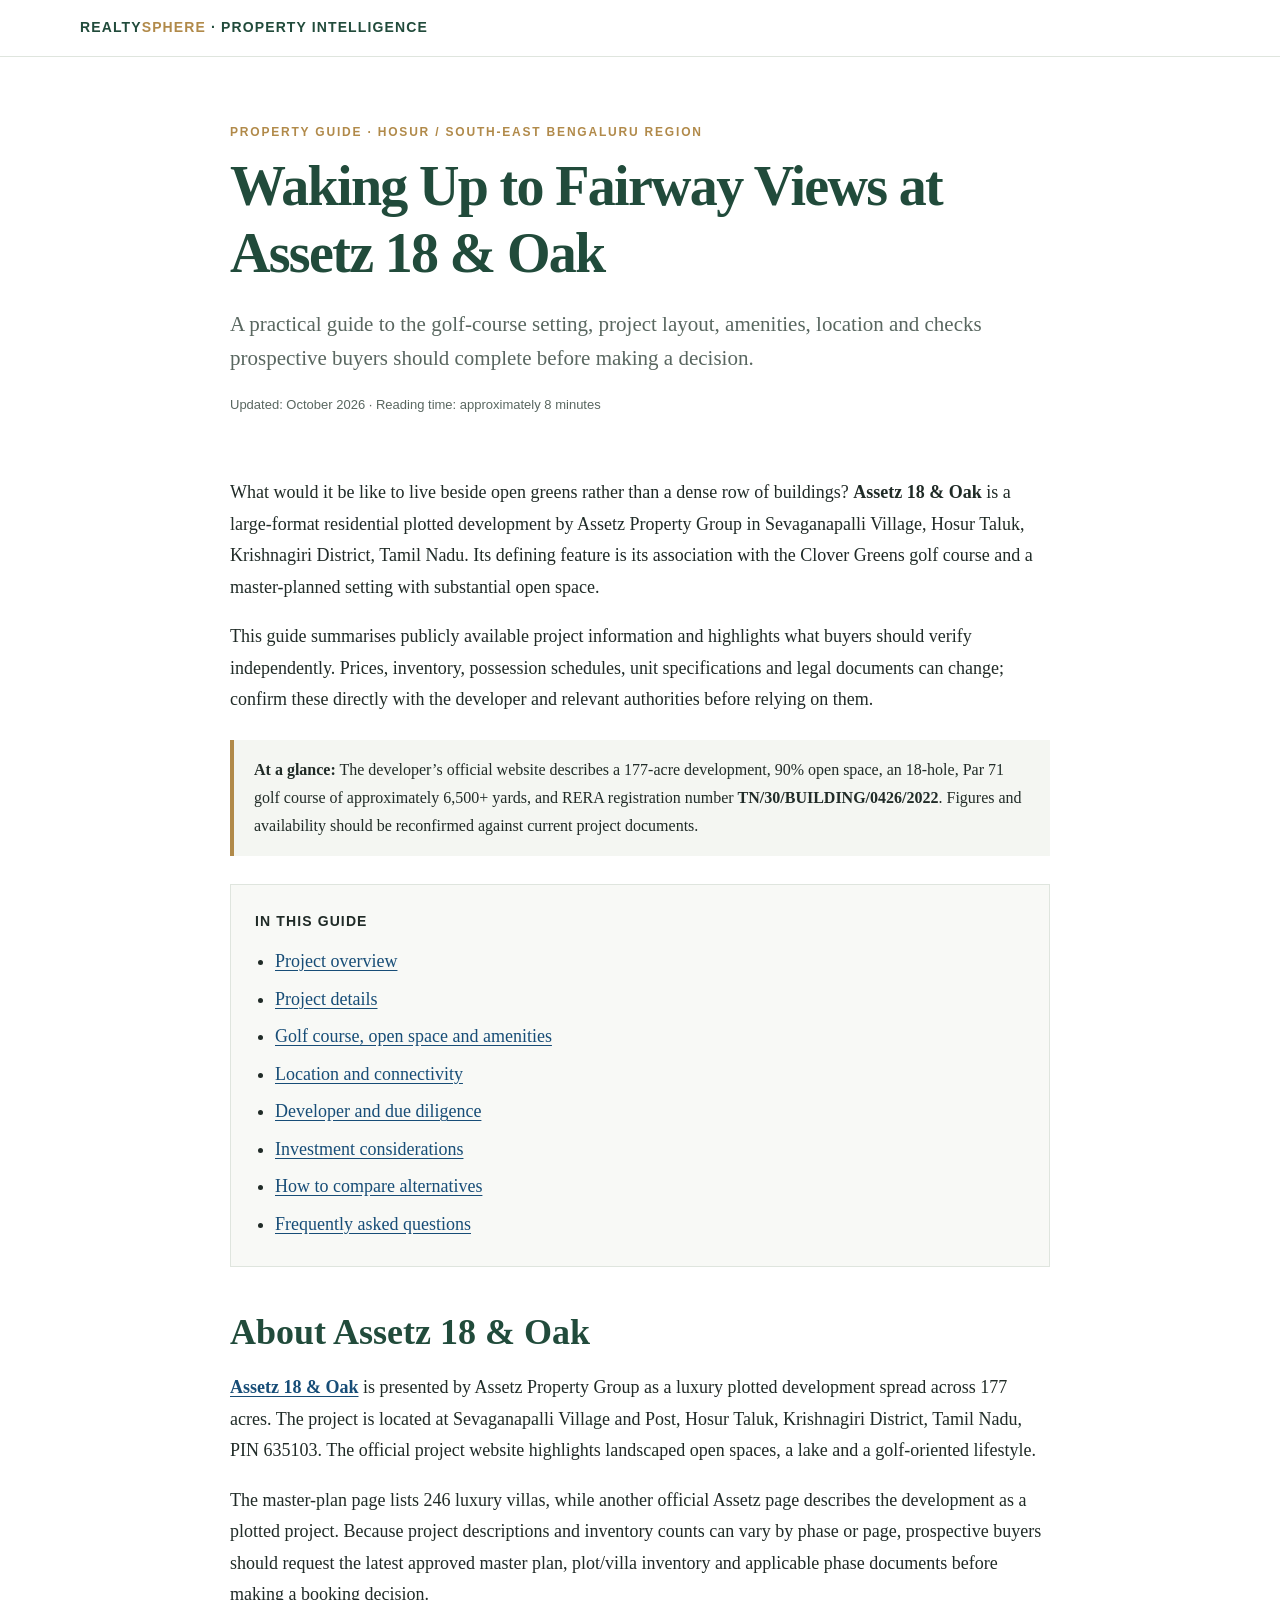
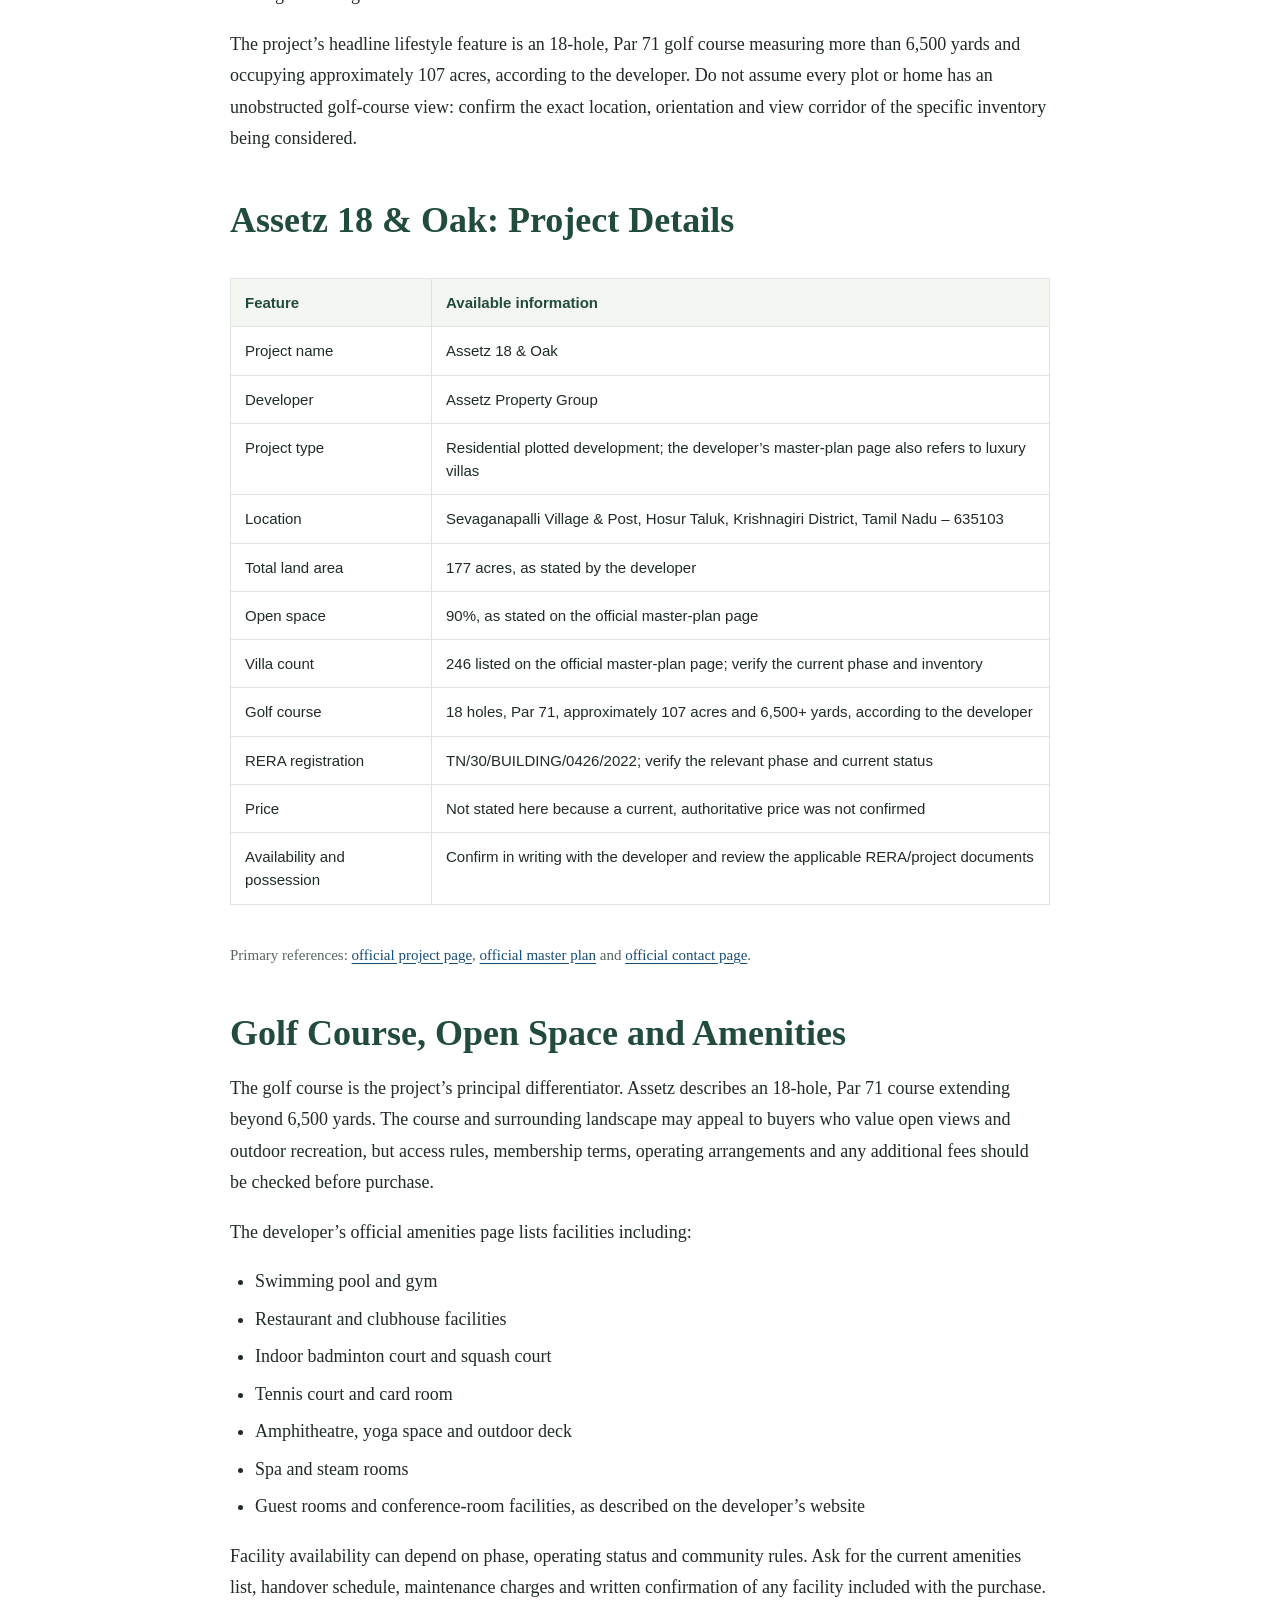
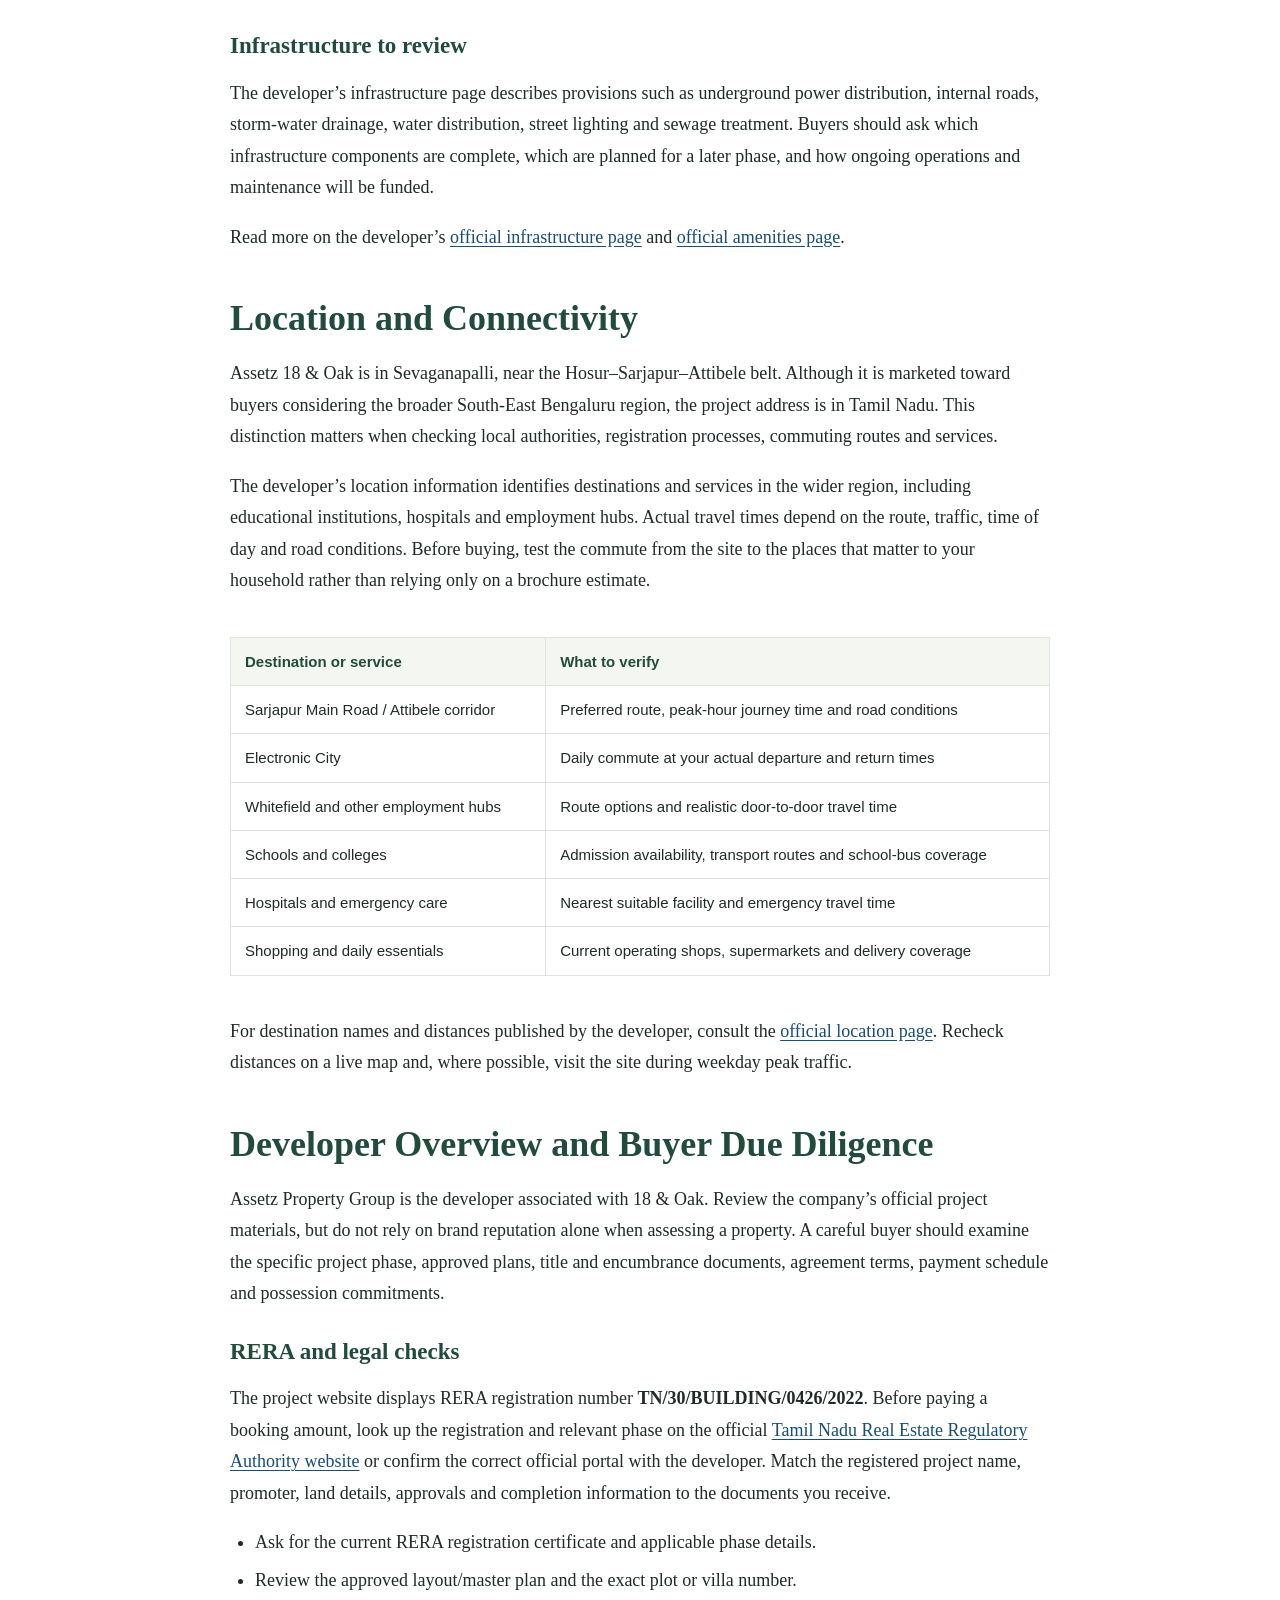
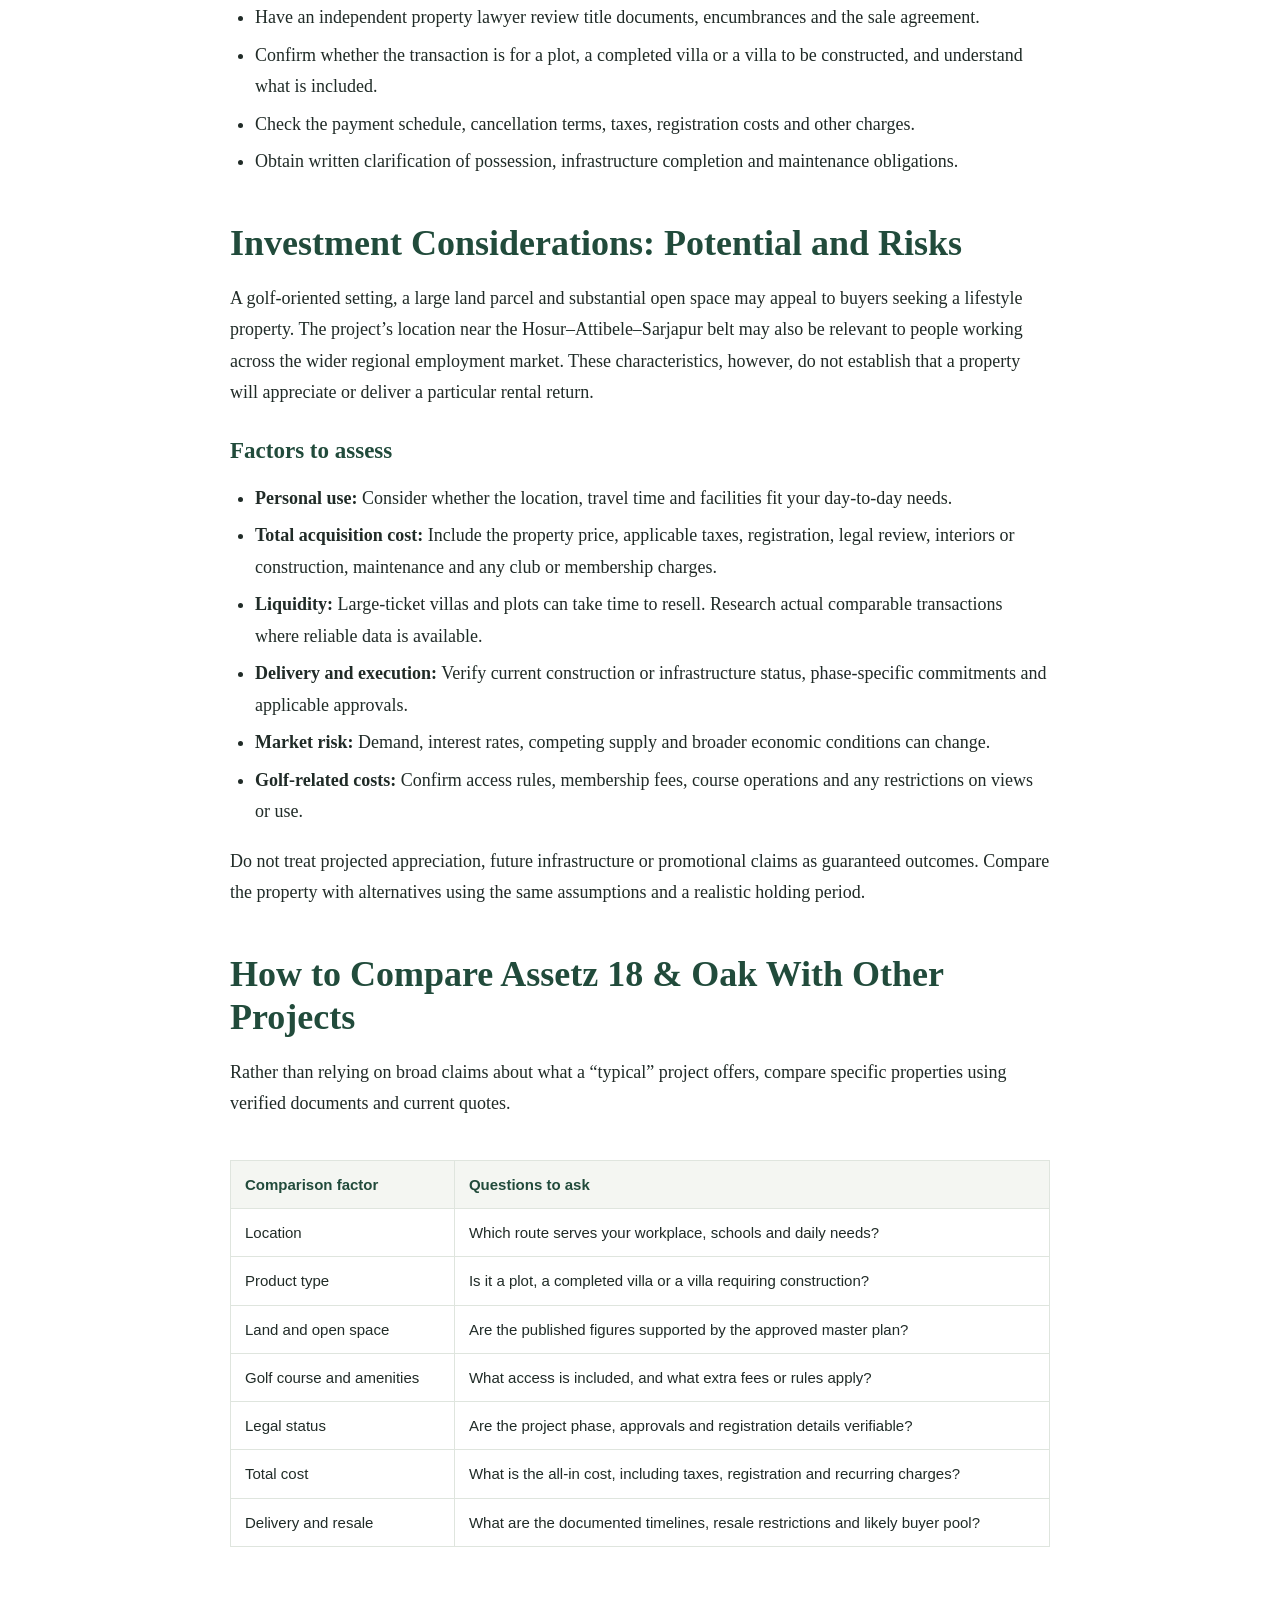
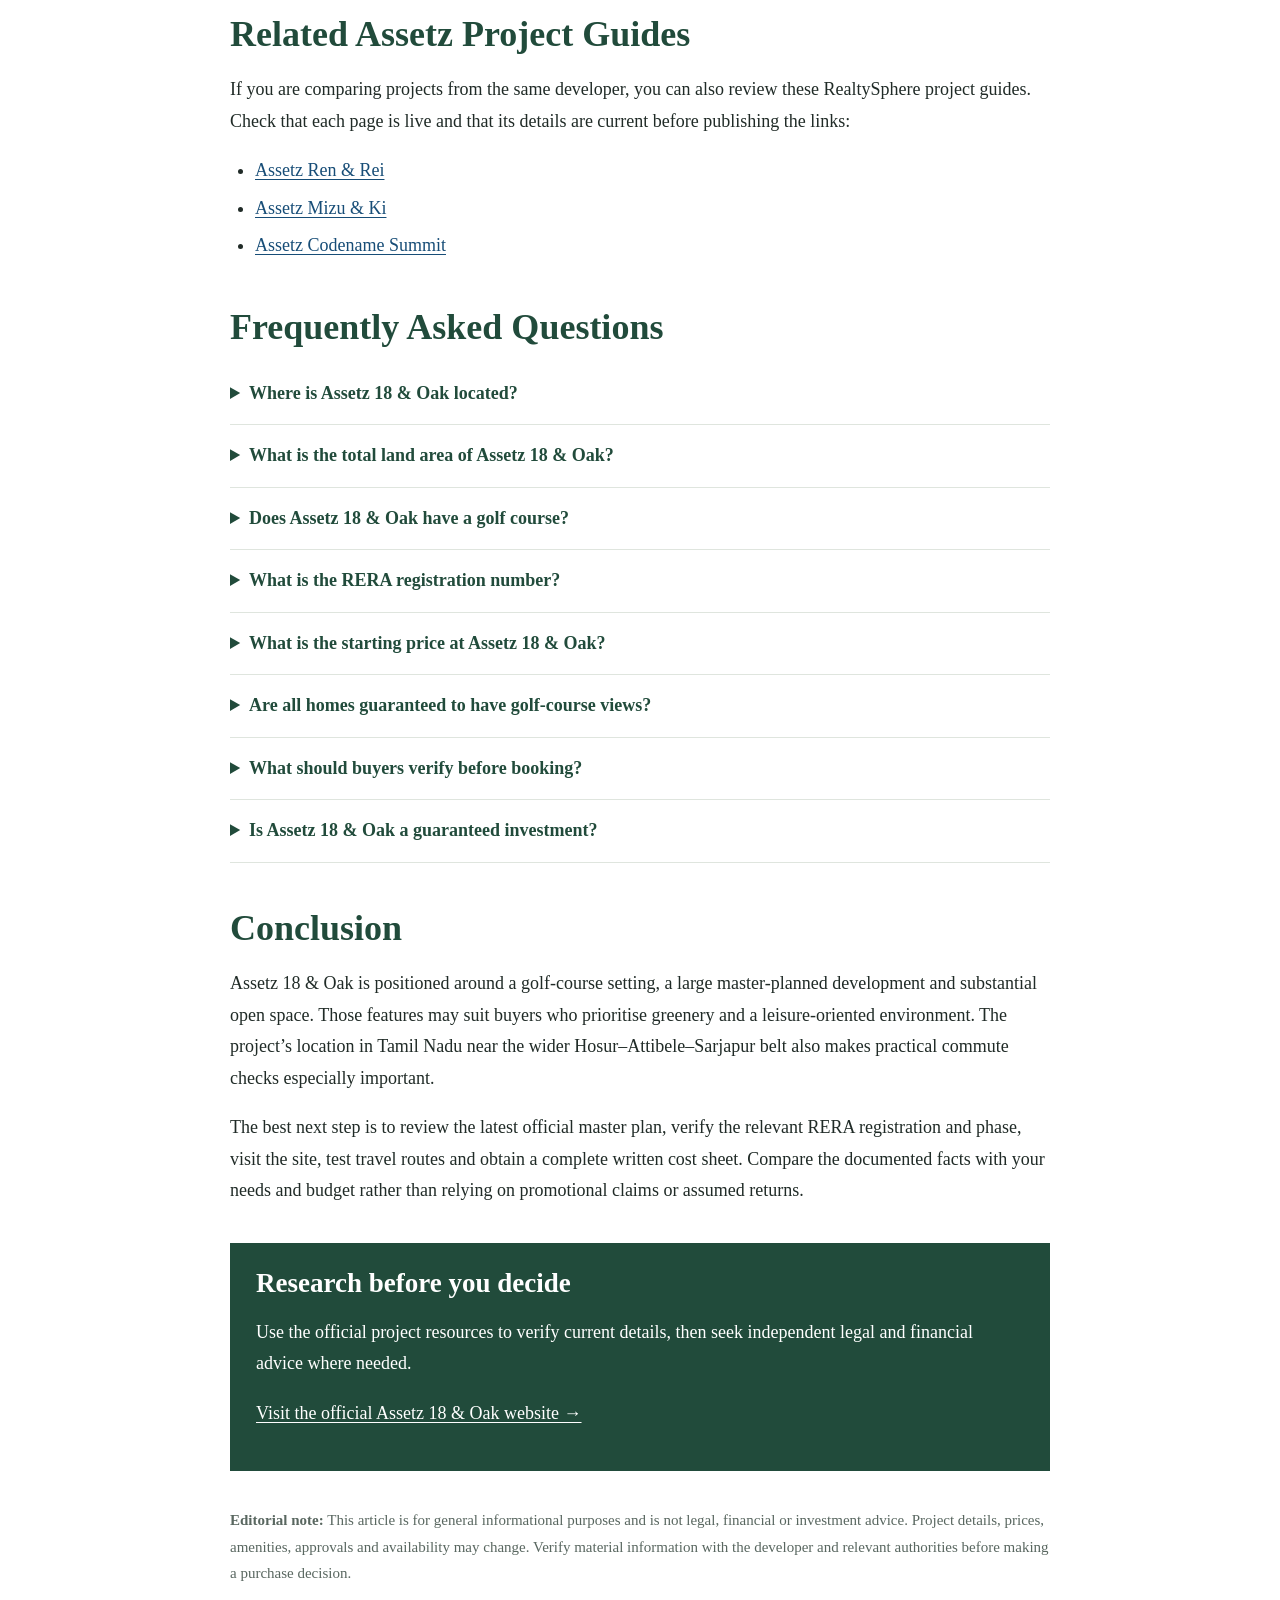
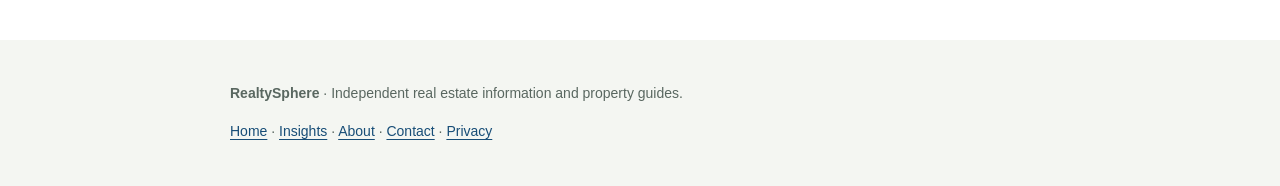
==== blog/assetz-18-and-oak-blog.html @ ece072af "Add files via upload" ====
<!doctype html>
<html lang="en-IN">
<head>
  <meta charset="utf-8">
  <meta name="viewport" content="width=device-width, initial-scale=1">
  <title>Assetz 18 &amp; Oak: Golf-Facing Villas, Plots, Location &amp; Project Guide</title>
  <meta name="description" content="Explore Assetz 18 & Oak in Sevaganapalli, Hosur: project overview, golf course, open space, amenities, location, RERA details and buyer due diligence.">
  <meta name="robots" content="index,follow">
  <link rel="canonical" href="https://realtysphereindia.roushan-kumar.workers.dev/blog/assetz-18-and-oak/">
  <meta property="og:type" content="article">
  <meta property="og:site_name" content="RealtySphere">
  <meta property="og:title" content="Assetz 18 &amp; Oak: Golf-Facing Villas, Plots, Location &amp; Project Guide">
  <meta property="og:description" content="A practical guide to Assetz 18 & Oak, including its location, golf course, amenities, RERA details and checks buyers should make.">
  <meta property="og:url" content="https://realtysphereindia.roushan-kumar.workers.dev/blog/assetz-18-and-oak/">
  <meta name="twitter:card" content="summary">
  <style>
    :root{--ink:#202b27;--muted:#596760;--green:#214b3b;--gold:#b18a4a;--paper:#fff;--soft:#f4f6f2;--line:#dfe5de}
    *{box-sizing:border-box}html{scroll-behavior:smooth}body{margin:0;background:var(--paper);color:var(--ink);font:18px/1.75 Georgia,"Times New Roman",serif}
    a{color:#174d77;text-decoration:underline;text-underline-offset:3px}a:hover{color:#0d354f}
    .site-header{padding:18px max(22px,calc((100% - 1120px)/2));border-bottom:1px solid var(--line);font:600 14px/1.4 Arial,sans-serif;letter-spacing:.08em;color:var(--green)}
    .site-header a{color:inherit;text-decoration:none}.wrap{width:min(820px,calc(100% - 40px));margin:0 auto}
    .hero{padding:54px 0 34px}.eyebrow{font:700 12px/1.5 Arial,sans-serif;letter-spacing:.15em;text-transform:uppercase;color:var(--gold)}
    h1,h2,h3{line-height:1.2;color:var(--green)}h1{font-size:clamp(36px,6vw,56px);letter-spacing:-.03em;margin:12px 0 18px}h2{font-size:clamp(27px,4vw,36px);margin:44px 0 14px}h3{font-size:23px;margin:28px 0 10px}
    .dek{font-size:21px;color:var(--muted);line-height:1.6}.meta{font:13px Arial,sans-serif;color:var(--muted);margin-top:22px}
    .notice{background:var(--soft);border-left:4px solid var(--gold);padding:16px 20px;margin:24px 0;font-size:16px}
    .toc{background:#f8f9f6;border:1px solid var(--line);padding:20px 24px;margin:28px 0}.toc strong{font:700 14px Arial,sans-serif;text-transform:uppercase;letter-spacing:.08em}.toc ul{margin:10px 0 0;padding-left:20px}
    table{width:100%;border-collapse:collapse;margin:22px 0;font:15px/1.55 Arial,sans-serif;display:table}th,td{border:1px solid var(--line);padding:12px 14px;text-align:left;vertical-align:top}th{background:var(--soft);color:var(--green)}
    .table-wrap{overflow-x:auto}ul,ol{padding-left:25px}li{margin:6px 0}.source-note{font-size:15px;color:var(--muted)}
    .faq details{border-bottom:1px solid var(--line);padding:15px 0}.faq summary{cursor:pointer;font-weight:bold;color:var(--green)}
    .cta{background:var(--green);color:white;padding:24px 26px;margin:36px 0}.cta h2{color:white;margin:0 0 10px;font-size:27px}.cta a{color:white}
    footer{margin-top:54px;padding:28px 20px;background:#f4f6f2;font:14px/1.7 Arial,sans-serif;color:var(--muted)}footer .wrap{width:min(820px,calc(100% - 40px))}
    @media(max-width:600px){body{font-size:17px}.hero{padding-top:36px}th,td{padding:9px;font-size:14px}}
  </style>
  <script type="application/ld+json">
  {
    "@context":"https://schema.org",
    "@type":"Article",
    "headline":"Assetz 18 & Oak: Golf-Facing Villas, Plots, Location & Project Guide",
    "description":"A practical guide to Assetz 18 & Oak in Sevaganapalli, Hosur, covering project information, golf course, amenities, location and buyer due diligence.",
    "mainEntityOfPage":{
      "@type":"WebPage",
      "@id":"https://realtysphereindia.roushan-kumar.workers.dev/blog/assetz-18-and-oak/"
    },
    "publisher":{"@type":"Organization","name":"RealtySphere","url":"https://realtysphereindia.roushan-kumar.workers.dev/"},
    "inLanguage":"en-IN"
  }
  </script>
</head>
<body>
<header class="site-header"><a href="/">REALTY<span style="color:#b18a4a">SPHERE</span> · PROPERTY INTELLIGENCE</a></header>
<main class="wrap">
  <article>
    <header class="hero">
      <p class="eyebrow">PROPERTY GUIDE · HOSUR / SOUTH-EAST BENGALURU REGION</p>
      <h1>Waking Up to Fairway Views at Assetz 18 &amp; Oak</h1>
      <p class="dek">A practical guide to the golf-course setting, project layout, amenities, location and checks prospective buyers should complete before making a decision.</p>
      <p class="meta">Updated: October 2026 · Reading time: approximately 8 minutes</p>
    </header>

    <p>What would it be like to live beside open greens rather than a dense row of buildings? <strong>Assetz 18 &amp; Oak</strong> is a large-format residential plotted development by Assetz Property Group in Sevaganapalli Village, Hosur Taluk, Krishnagiri District, Tamil Nadu. Its defining feature is its association with the Clover Greens golf course and a master-planned setting with substantial open space.</p>
    <p>This guide summarises publicly available project information and highlights what buyers should verify independently. Prices, inventory, possession schedules, unit specifications and legal documents can change; confirm these directly with the developer and relevant authorities before relying on them.</p>

    <div class="notice"><strong>At a glance:</strong> The developer’s official website describes a 177-acre development, 90% open space, an 18-hole, Par 71 golf course of approximately 6,500+ yards, and RERA registration number <strong>TN/30/BUILDING/0426/2022</strong>. Figures and availability should be reconfirmed against current project documents.</div>

    <nav class="toc" aria-label="Table of contents">
      <strong>In this guide</strong>
      <ul>
        <li><a href="#overview">Project overview</a></li>
        <li><a href="#details">Project details</a></li>
        <li><a href="#golf">Golf course, open space and amenities</a></li>
        <li><a href="#location">Location and connectivity</a></li>
        <li><a href="#developer">Developer and due diligence</a></li>
        <li><a href="#investment">Investment considerations</a></li>
        <li><a href="#compare">How to compare alternatives</a></li>
        <li><a href="#faq">Frequently asked questions</a></li>
      </ul>
    </nav>

    <h2 id="overview">About Assetz 18 &amp; Oak</h2>
    <p><a href="https://www.assetzproperty.com/18andoak/" target="_blank" rel="noopener noreferrer"><strong>Assetz 18 &amp; Oak</strong></a> is presented by Assetz Property Group as a luxury plotted development spread across 177 acres. The project is located at Sevaganapalli Village and Post, Hosur Taluk, Krishnagiri District, Tamil Nadu, PIN 635103. The official project website highlights landscaped open spaces, a lake and a golf-oriented lifestyle.</p>
    <p>The master-plan page lists 246 luxury villas, while another official Assetz page describes the development as a plotted project. Because project descriptions and inventory counts can vary by phase or page, prospective buyers should request the latest approved master plan, plot/villa inventory and applicable phase documents before making a booking decision.</p>
    <p>The project’s headline lifestyle feature is an 18-hole, Par 71 golf course measuring more than 6,500 yards and occupying approximately 107 acres, according to the developer. Do not assume every plot or home has an unobstructed golf-course view: confirm the exact location, orientation and view corridor of the specific inventory being considered.</p>

    <h2 id="details">Assetz 18 &amp; Oak: Project Details</h2>
    <div class="table-wrap">
      <table>
        <thead><tr><th>Feature</th><th>Available information</th></tr></thead>
        <tbody>
          <tr><td>Project name</td><td>Assetz 18 &amp; Oak</td></tr>
          <tr><td>Developer</td><td>Assetz Property Group</td></tr>
          <tr><td>Project type</td><td>Residential plotted development; the developer’s master-plan page also refers to luxury villas</td></tr>
          <tr><td>Location</td><td>Sevaganapalli Village &amp; Post, Hosur Taluk, Krishnagiri District, Tamil Nadu – 635103</td></tr>
          <tr><td>Total land area</td><td>177 acres, as stated by the developer</td></tr>
          <tr><td>Open space</td><td>90%, as stated on the official master-plan page</td></tr>
          <tr><td>Villa count</td><td>246 listed on the official master-plan page; verify the current phase and inventory</td></tr>
          <tr><td>Golf course</td><td>18 holes, Par 71, approximately 107 acres and 6,500+ yards, according to the developer</td></tr>
          <tr><td>RERA registration</td><td>TN/30/BUILDING/0426/2022; verify the relevant phase and current status</td></tr>
          <tr><td>Price</td><td>Not stated here because a current, authoritative price was not confirmed</td></tr>
          <tr><td>Availability and possession</td><td>Confirm in writing with the developer and review the applicable RERA/project documents</td></tr>
        </tbody>
      </table>
    </div>
    <p class="source-note">Primary references: <a href="https://www.assetzproperty.com/18andoak/" target="_blank" rel="noopener noreferrer">official project page</a>, <a href="https://www.assetzproperty.com/18andoak/masterplan" target="_blank" rel="noopener noreferrer">official master plan</a> and <a href="https://www.assetzproperty.com/18andoak/contact-us" target="_blank" rel="noopener noreferrer">official contact page</a>.</p>

    <h2 id="golf">Golf Course, Open Space and Amenities</h2>
    <p>The golf course is the project’s principal differentiator. Assetz describes an 18-hole, Par 71 course extending beyond 6,500 yards. The course and surrounding landscape may appeal to buyers who value open views and outdoor recreation, but access rules, membership terms, operating arrangements and any additional fees should be checked before purchase.</p>
    <p>The developer’s official amenities page lists facilities including:</p>
    <ul>
      <li>Swimming pool and gym</li>
      <li>Restaurant and clubhouse facilities</li>
      <li>Indoor badminton court and squash court</li>
      <li>Tennis court and card room</li>
      <li>Amphitheatre, yoga space and outdoor deck</li>
      <li>Spa and steam rooms</li>
      <li>Guest rooms and conference-room facilities, as described on the developer’s website</li>
    </ul>
    <p>Facility availability can depend on phase, operating status and community rules. Ask for the current amenities list, handover schedule, maintenance charges and written confirmation of any facility included with the purchase.</p>

    <h3>Infrastructure to review</h3>
    <p>The developer’s infrastructure page describes provisions such as underground power distribution, internal roads, storm-water drainage, water distribution, street lighting and sewage treatment. Buyers should ask which infrastructure components are complete, which are planned for a later phase, and how ongoing operations and maintenance will be funded.</p>
    <p>Read more on the developer’s <a href="https://www.assetzproperty.com/18andoak/infrastructure" target="_blank" rel="noopener noreferrer">official infrastructure page</a> and <a href="https://www.assetzproperty.com/18andoak/amenities" target="_blank" rel="noopener noreferrer">official amenities page</a>.</p>

    <h2 id="location">Location and Connectivity</h2>
    <p>Assetz 18 &amp; Oak is in Sevaganapalli, near the Hosur–Sarjapur–Attibele belt. Although it is marketed toward buyers considering the broader South-East Bengaluru region, the project address is in Tamil Nadu. This distinction matters when checking local authorities, registration processes, commuting routes and services.</p>
    <p>The developer’s location information identifies destinations and services in the wider region, including educational institutions, hospitals and employment hubs. Actual travel times depend on the route, traffic, time of day and road conditions. Before buying, test the commute from the site to the places that matter to your household rather than relying only on a brochure estimate.</p>
    <div class="table-wrap">
      <table>
        <thead><tr><th>Destination or service</th><th>What to verify</th></tr></thead>
        <tbody>
          <tr><td>Sarjapur Main Road / Attibele corridor</td><td>Preferred route, peak-hour journey time and road conditions</td></tr>
          <tr><td>Electronic City</td><td>Daily commute at your actual departure and return times</td></tr>
          <tr><td>Whitefield and other employment hubs</td><td>Route options and realistic door-to-door travel time</td></tr>
          <tr><td>Schools and colleges</td><td>Admission availability, transport routes and school-bus coverage</td></tr>
          <tr><td>Hospitals and emergency care</td><td>Nearest suitable facility and emergency travel time</td></tr>
          <tr><td>Shopping and daily essentials</td><td>Current operating shops, supermarkets and delivery coverage</td></tr>
        </tbody>
      </table>
    </div>
    <p>For destination names and distances published by the developer, consult the <a href="https://www.assetzproperty.com/18andoak/locations" target="_blank" rel="noopener noreferrer">official location page</a>. Recheck distances on a live map and, where possible, visit the site during weekday peak traffic.</p>

    <h2 id="developer">Developer Overview and Buyer Due Diligence</h2>
    <p>Assetz Property Group is the developer associated with 18 &amp; Oak. Review the company’s official project materials, but do not rely on brand reputation alone when assessing a property. A careful buyer should examine the specific project phase, approved plans, title and encumbrance documents, agreement terms, payment schedule and possession commitments.</p>
    <h3>RERA and legal checks</h3>
    <p>The project website displays RERA registration number <strong>TN/30/BUILDING/0426/2022</strong>. Before paying a booking amount, look up the registration and relevant phase on the official <a href="https://www.tnrera.in/" target="_blank" rel="noopener noreferrer">Tamil Nadu Real Estate Regulatory Authority website</a> or confirm the correct official portal with the developer. Match the registered project name, promoter, land details, approvals and completion information to the documents you receive.</p>
    <ul>
      <li>Ask for the current RERA registration certificate and applicable phase details.</li>
      <li>Review the approved layout/master plan and the exact plot or villa number.</li>
      <li>Have an independent property lawyer review title documents, encumbrances and the sale agreement.</li>
      <li>Confirm whether the transaction is for a plot, a completed villa or a villa to be constructed, and understand what is included.</li>
      <li>Check the payment schedule, cancellation terms, taxes, registration costs and other charges.</li>
      <li>Obtain written clarification of possession, infrastructure completion and maintenance obligations.</li>
    </ul>

    <h2 id="investment">Investment Considerations: Potential and Risks</h2>
    <p>A golf-oriented setting, a large land parcel and substantial open space may appeal to buyers seeking a lifestyle property. The project’s location near the Hosur–Attibele–Sarjapur belt may also be relevant to people working across the wider regional employment market. These characteristics, however, do not establish that a property will appreciate or deliver a particular rental return.</p>
    <h3>Factors to assess</h3>
    <ul>
      <li><strong>Personal use:</strong> Consider whether the location, travel time and facilities fit your day-to-day needs.</li>
      <li><strong>Total acquisition cost:</strong> Include the property price, applicable taxes, registration, legal review, interiors or construction, maintenance and any club or membership charges.</li>
      <li><strong>Liquidity:</strong> Large-ticket villas and plots can take time to resell. Research actual comparable transactions where reliable data is available.</li>
      <li><strong>Delivery and execution:</strong> Verify current construction or infrastructure status, phase-specific commitments and applicable approvals.</li>
      <li><strong>Market risk:</strong> Demand, interest rates, competing supply and broader economic conditions can change.</li>
      <li><strong>Golf-related costs:</strong> Confirm access rules, membership fees, course operations and any restrictions on views or use.</li>
    </ul>
    <p>Do not treat projected appreciation, future infrastructure or promotional claims as guaranteed outcomes. Compare the property with alternatives using the same assumptions and a realistic holding period.</p>

    <h2 id="compare">How to Compare Assetz 18 &amp; Oak With Other Projects</h2>
    <p>Rather than relying on broad claims about what a “typical” project offers, compare specific properties using verified documents and current quotes.</p>
    <div class="table-wrap">
      <table>
        <thead><tr><th>Comparison factor</th><th>Questions to ask</th></tr></thead>
        <tbody>
          <tr><td>Location</td><td>Which route serves your workplace, schools and daily needs?</td></tr>
          <tr><td>Product type</td><td>Is it a plot, a completed villa or a villa requiring construction?</td></tr>
          <tr><td>Land and open space</td><td>Are the published figures supported by the approved master plan?</td></tr>
          <tr><td>Golf course and amenities</td><td>What access is included, and what extra fees or rules apply?</td></tr>
          <tr><td>Legal status</td><td>Are the project phase, approvals and registration details verifiable?</td></tr>
          <tr><td>Total cost</td><td>What is the all-in cost, including taxes, registration and recurring charges?</td></tr>
          <tr><td>Delivery and resale</td><td>What are the documented timelines, resale restrictions and likely buyer pool?</td></tr>
        </tbody>
      </table>
    </div>

    <h2>Related Assetz Project Guides</h2>
    <p>If you are comparing projects from the same developer, you can also review these RealtySphere project guides. Check that each page is live and that its details are current before publishing the links:</p>
    <ul>
      <li><a href="https://assetzprelaunch.com/bangalore/ren-and-rei/" target="_blank" rel="noopener noreferrer">Assetz Ren &amp; Rei</a></li>
      <li><a href="https://assetzprelaunch.com/bangalore/assetz-codename-paradise/mizu-and-ki/" target="_blank" rel="noopener noreferrer">Assetz Mizu &amp; Ki</a></li>
      <li><a href="https://assetzprelaunch.com/bangalore/kiadb/assetz-codename-summit/" target="_blank" rel="noopener noreferrer">Assetz Codename Summit</a></li>
    </ul>

    <h2 id="faq">Frequently Asked Questions</h2>
    <section class="faq">
      <details><summary>Where is Assetz 18 &amp; Oak located?</summary><p>The stated project address is Sevaganapalli Village and Post, Hosur Taluk, Krishnagiri District, Tamil Nadu – 635103. Check the official project website and current documents for the precise site location.</p></details>
      <details><summary>What is the total land area of Assetz 18 &amp; Oak?</summary><p>The developer’s official master-plan page lists the development at 177 acres. Buyers should cross-check the figure against the approved plan and the relevant phase documents.</p></details>
      <details><summary>Does Assetz 18 &amp; Oak have a golf course?</summary><p>The developer describes an 18-hole, Par 71 golf course of approximately 107 acres and more than 6,500 yards. Confirm the applicable access and membership conditions directly with the developer or course operator.</p></details>
      <details><summary>What is the RERA registration number?</summary><p>The official project website lists TN/30/BUILDING/0426/2022. Verify the registration, project phase and current status through the relevant Tamil Nadu RERA records before booking.</p></details>
      <details><summary>What is the starting price at Assetz 18 &amp; Oak?</summary><p>A current authoritative price has not been included in this guide. Request a dated, written cost sheet from the developer and check which taxes, registration charges, construction costs and recurring fees are excluded.</p></details>
      <details><summary>Are all homes guaranteed to have golf-course views?</summary><p>Do not assume that every plot or home has an unobstructed view. Review the exact plot or villa position on the current approved master plan and confirm the view corridor in writing.</p></details>
      <details><summary>What should buyers verify before booking?</summary><p>Verify the RERA registration and phase, approved plans, title documents, exact inventory, all-in cost, payment and cancellation terms, construction or possession commitments, infrastructure status and maintenance obligations. Consider independent legal advice.</p></details>
      <details><summary>Is Assetz 18 &amp; Oak a guaranteed investment?</summary><p>No property investment can guarantee appreciation or rental returns. Assess affordability, liquidity, competing supply, delivery risks and your intended holding period before making a decision.</p></details>
    </section>

    <h2>Conclusion</h2>
    <p>Assetz 18 &amp; Oak is positioned around a golf-course setting, a large master-planned development and substantial open space. Those features may suit buyers who prioritise greenery and a leisure-oriented environment. The project’s location in Tamil Nadu near the wider Hosur–Attibele–Sarjapur belt also makes practical commute checks especially important.</p>
    <p>The best next step is to review the latest official master plan, verify the relevant RERA registration and phase, visit the site, test travel routes and obtain a complete written cost sheet. Compare the documented facts with your needs and budget rather than relying on promotional claims or assumed returns.</p>

    <div class="cta">
      <h2>Research before you decide</h2>
      <p>Use the official project resources to verify current details, then seek independent legal and financial advice where needed.</p>
      <p><a href="https://www.assetzproperty.com/18andoak/" target="_blank" rel="noopener noreferrer">Visit the official Assetz 18 &amp; Oak website →</a></p>
    </div>

    <p class="source-note"><strong>Editorial note:</strong> This article is for general informational purposes and is not legal, financial or investment advice. Project details, prices, amenities, approvals and availability may change. Verify material information with the developer and relevant authorities before making a purchase decision.</p>
  </article>
</main>
<footer><div class="wrap">
  <p><strong>RealtySphere</strong> · Independent real estate information and property guides.</p>
  <p><a href="/">Home</a> · <a href="/blog/">Insights</a> · <a href="/about.html">About</a> · <a href="/contact.html">Contact</a> · <a href="/privacy.html">Privacy</a></p>
</div></footer>
</body>
</html>
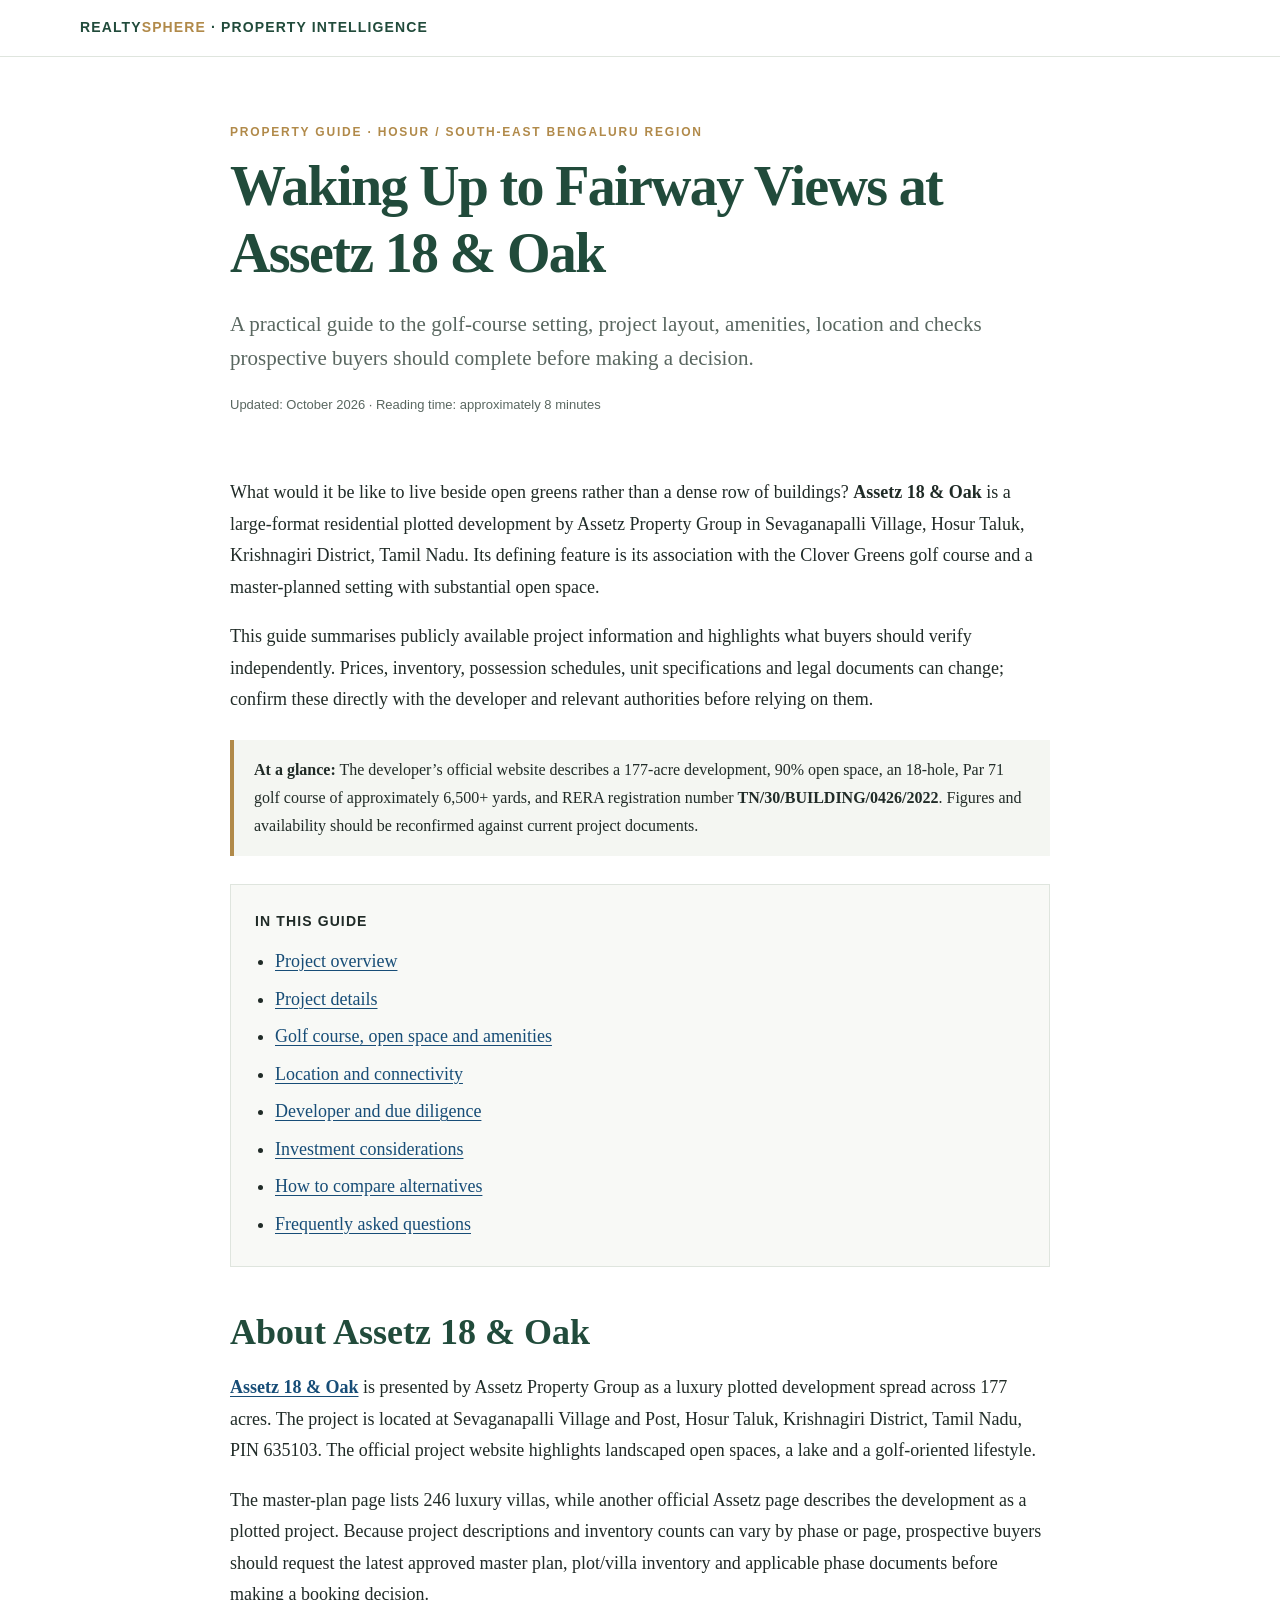
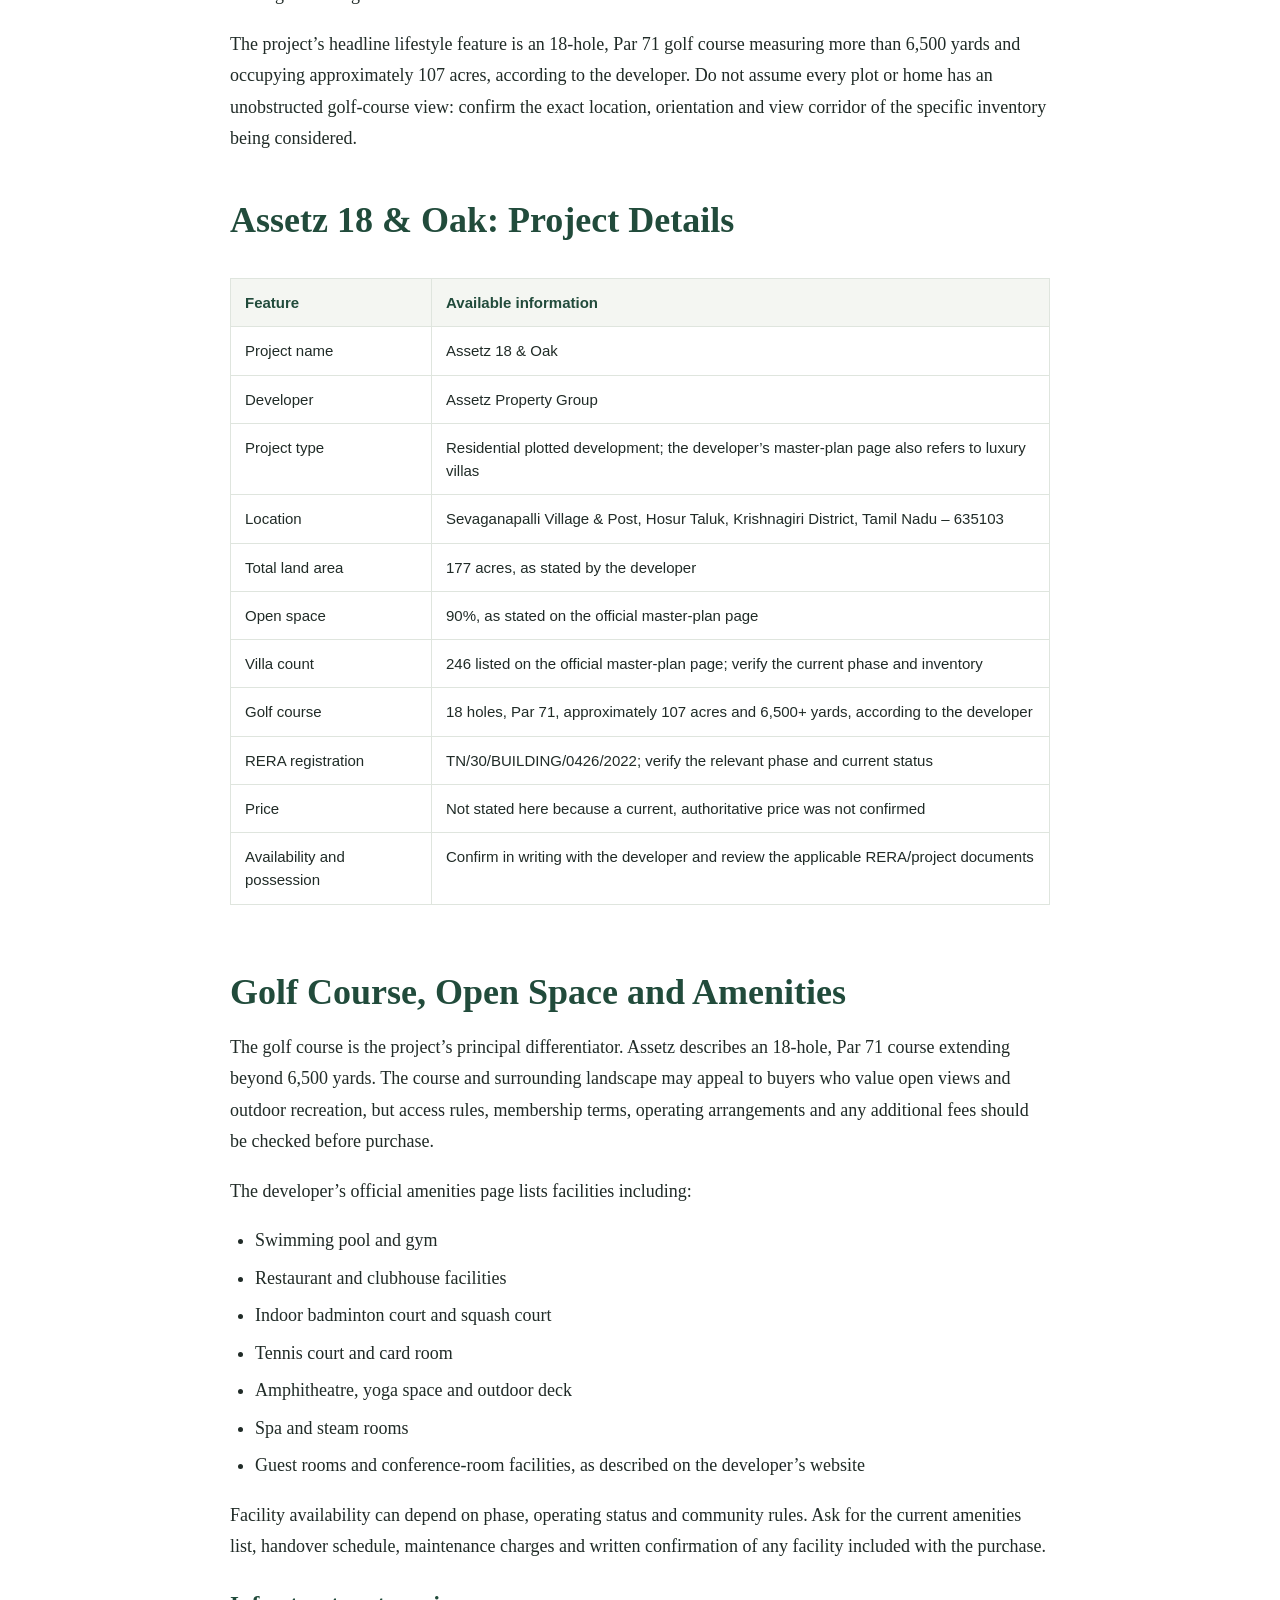
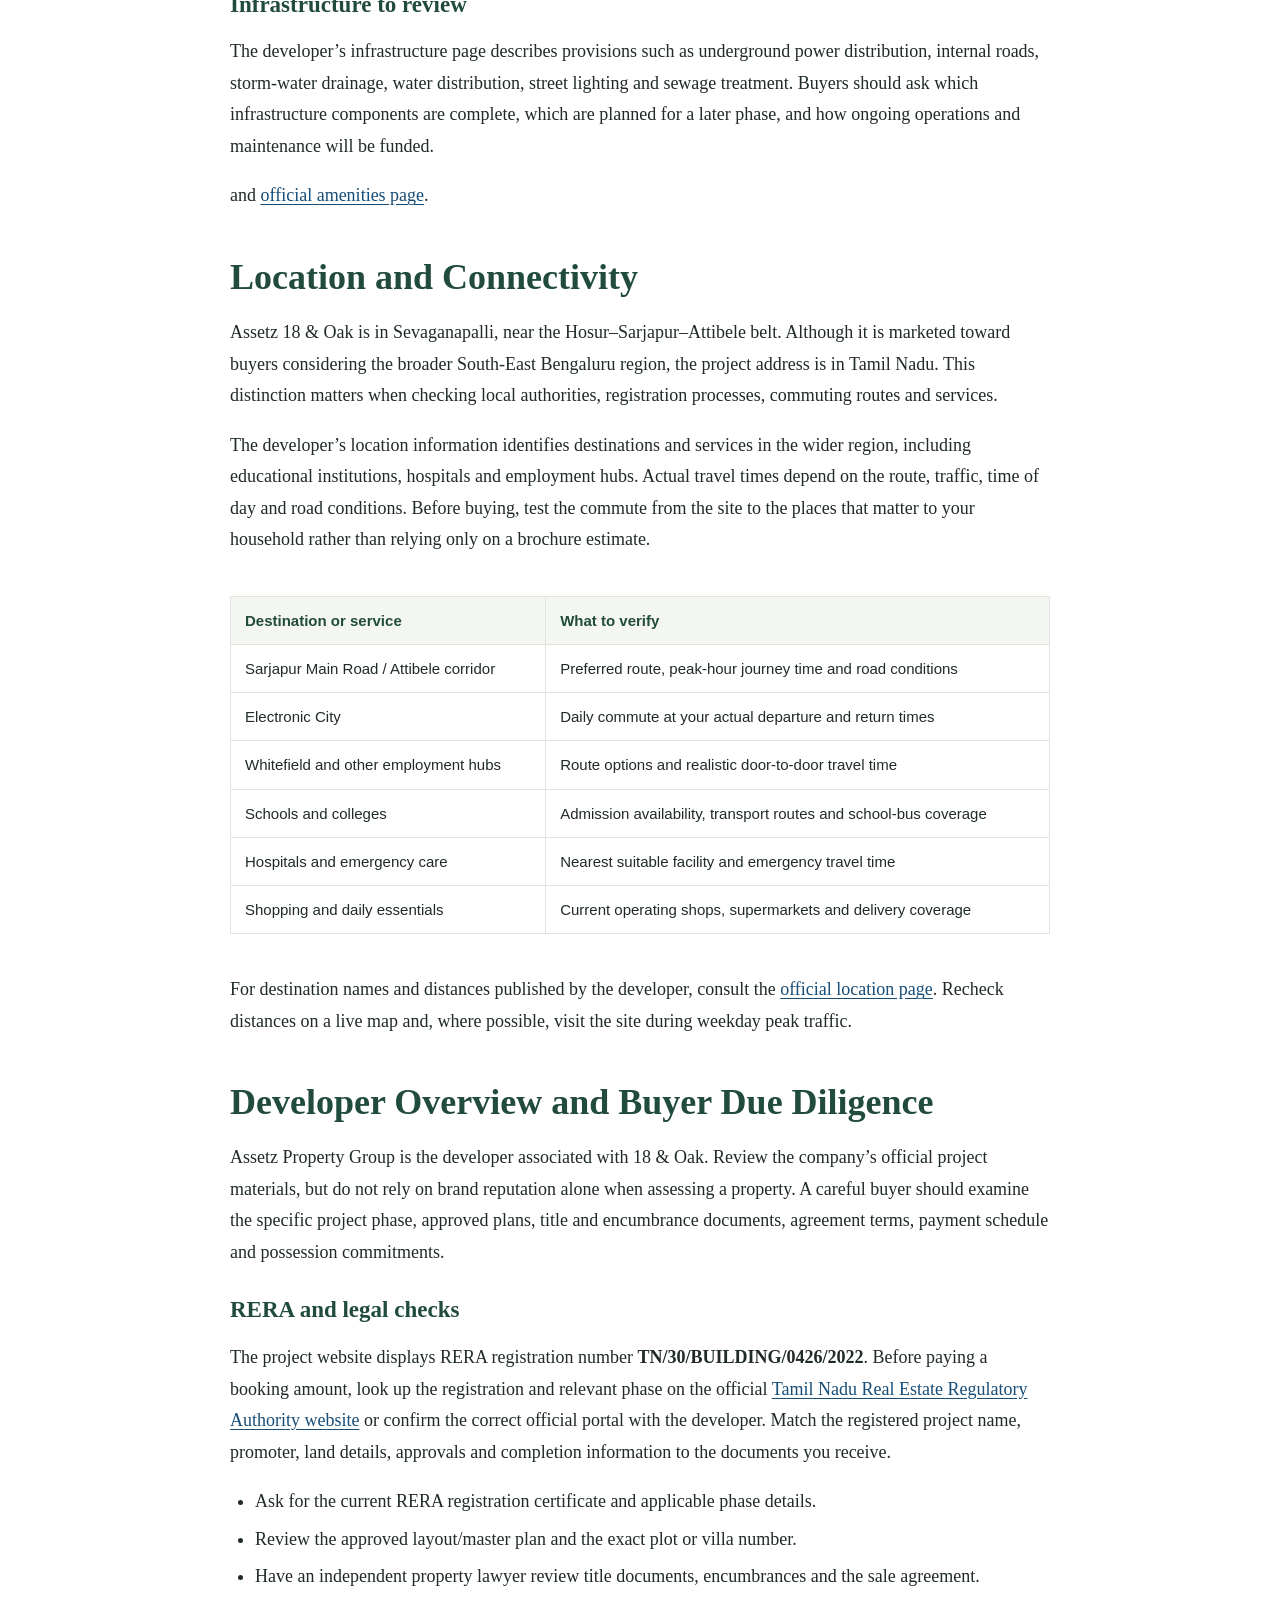
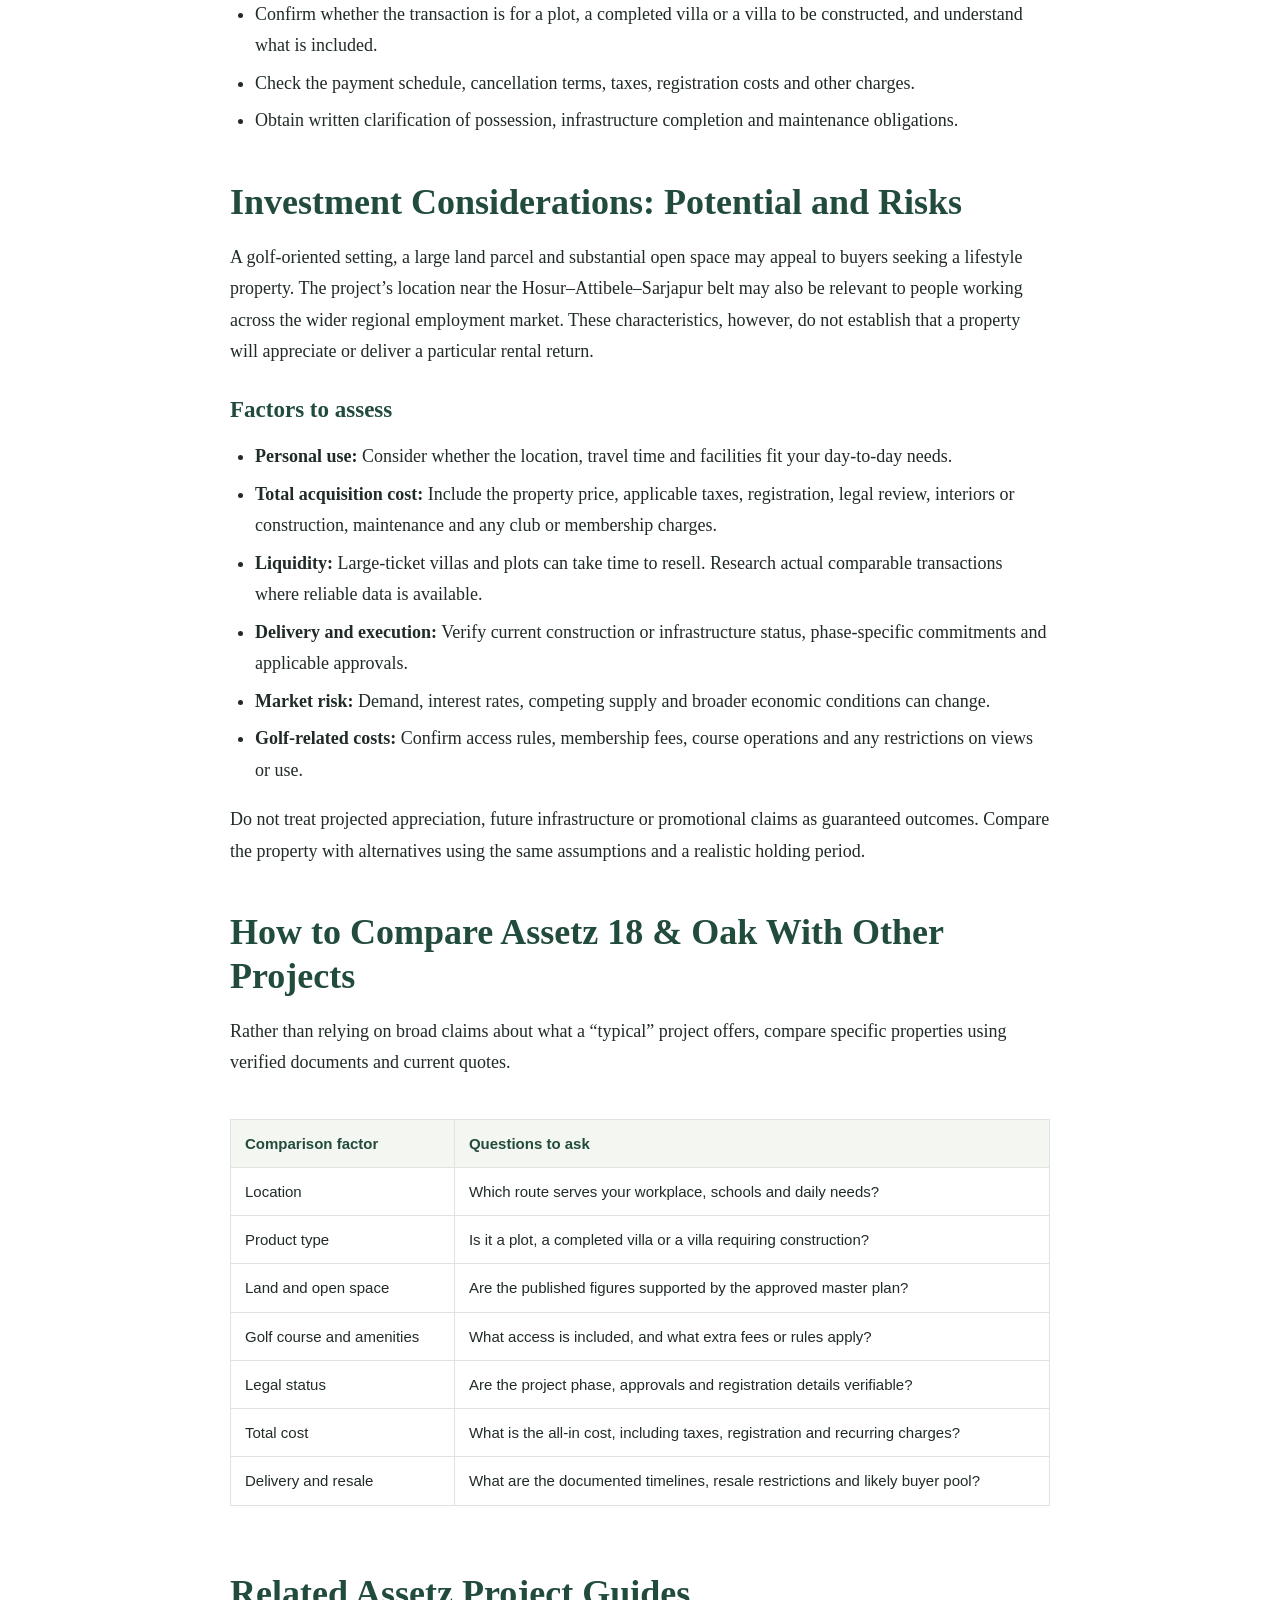
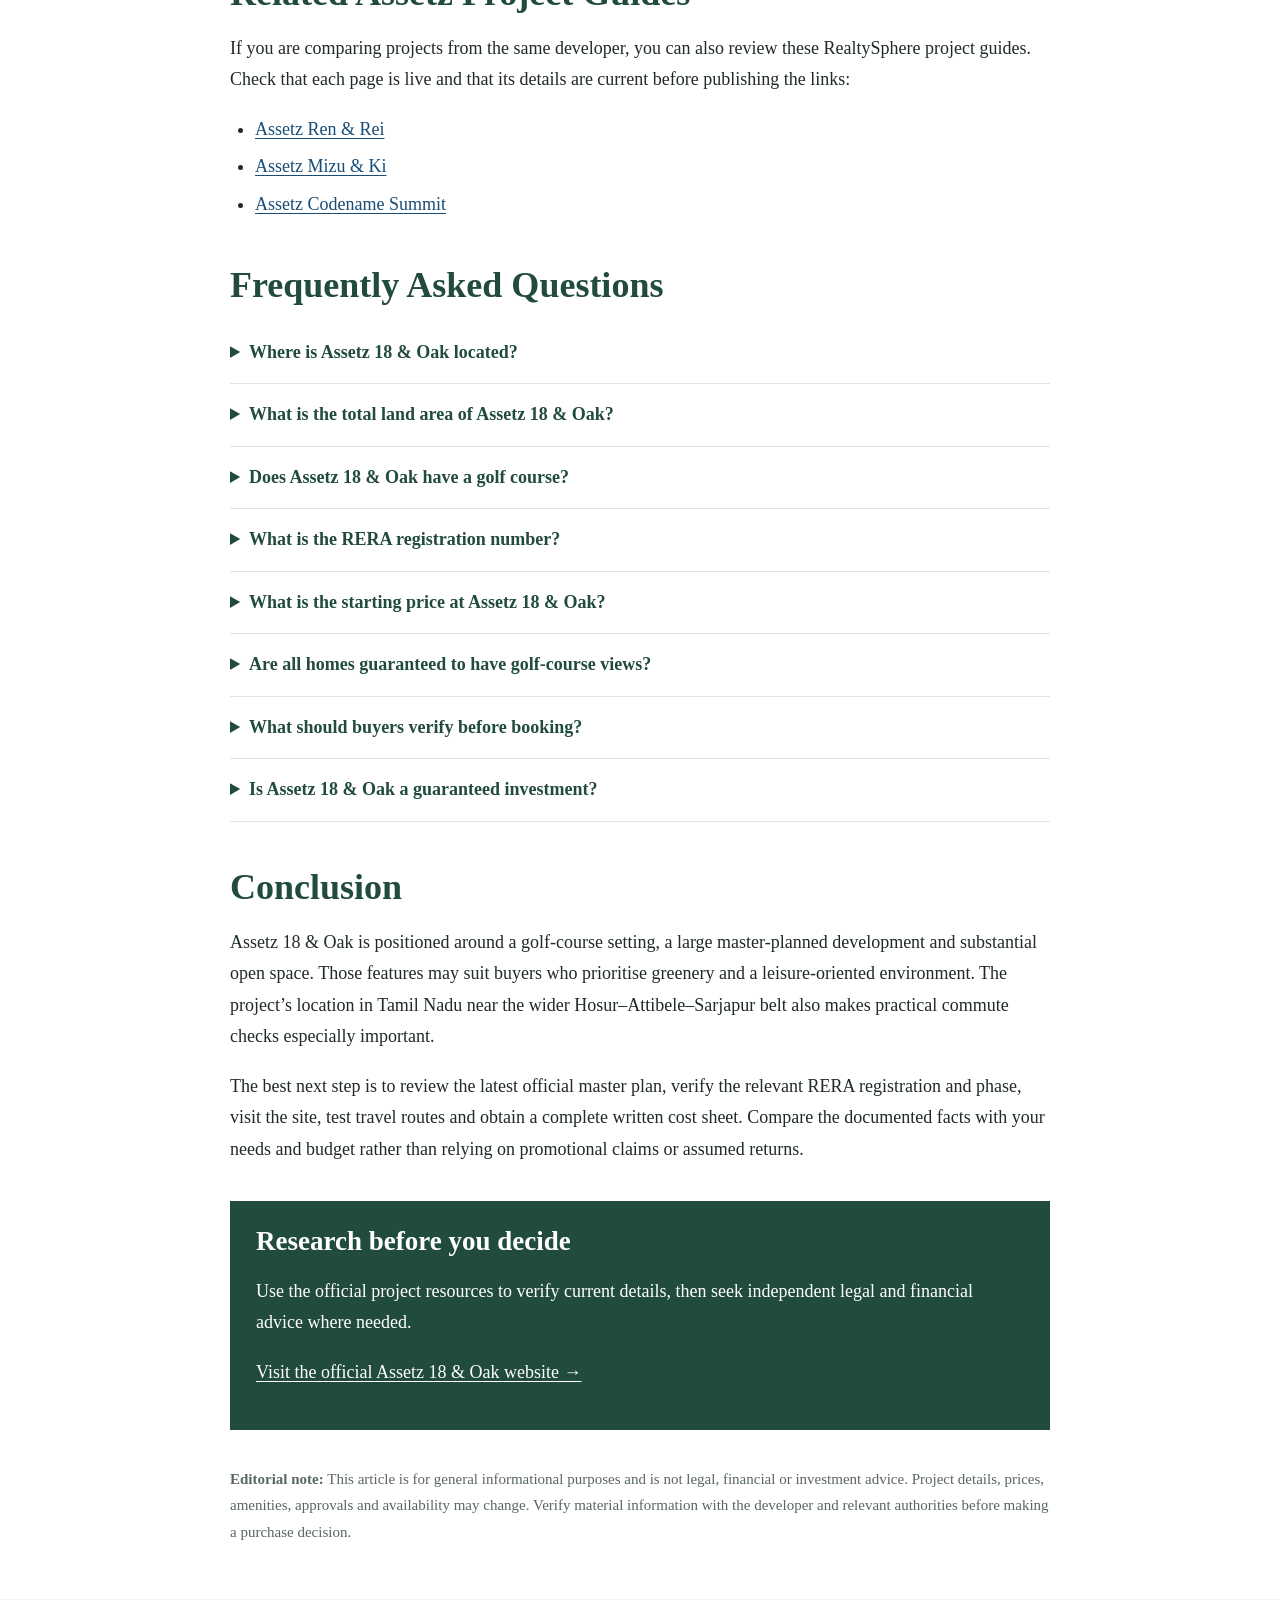
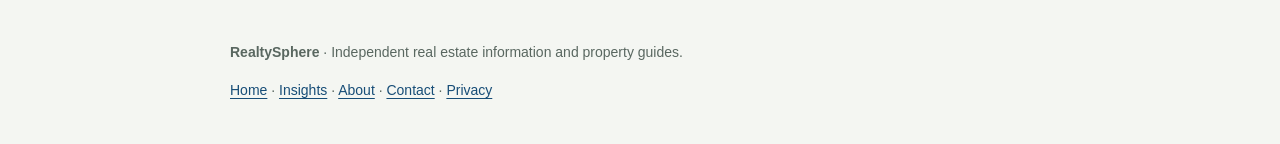
==== commit d4e7f575: "Update assetz-18-and-oak-blog.html" ====
--- a/blog/assetz-18-and-oak-blog.html
+++ b/blog/assetz-18-and-oak-blog.html
@@ -77,7 +77,7 @@
     </nav>
 
     <h2 id="overview">About Assetz 18 &amp; Oak</h2>
-    <p><a href="https://www.assetzproperty.com/18andoak/" target="_blank" rel="noopener noreferrer"><strong>Assetz 18 &amp; Oak</strong></a> is presented by Assetz Property Group as a luxury plotted development spread across 177 acres. The project is located at Sevaganapalli Village and Post, Hosur Taluk, Krishnagiri District, Tamil Nadu, PIN 635103. The official project website highlights landscaped open spaces, a lake and a golf-oriented lifestyle.</p>
+    <p><a href="https://assetzprelaunch.com/bangalore/18-and-oak/" target="_blank" rel="noopener noreferrer"><strong>Assetz 18 &amp; Oak</strong></a> is presented by Assetz Property Group as a luxury plotted development spread across 177 acres. The project is located at Sevaganapalli Village and Post, Hosur Taluk, Krishnagiri District, Tamil Nadu, PIN 635103. The official project website highlights landscaped open spaces, a lake and a golf-oriented lifestyle.</p>
     <p>The master-plan page lists 246 luxury villas, while another official Assetz page describes the development as a plotted project. Because project descriptions and inventory counts can vary by phase or page, prospective buyers should request the latest approved master plan, plot/villa inventory and applicable phase documents before making a booking decision.</p>
     <p>The project’s headline lifestyle feature is an 18-hole, Par 71 golf course measuring more than 6,500 yards and occupying approximately 107 acres, according to the developer. Do not assume every plot or home has an unobstructed golf-course view: confirm the exact location, orientation and view corridor of the specific inventory being considered.</p>
 
@@ -100,7 +100,7 @@
         </tbody>
       </table>
     </div>
-    <p class="source-note">Primary references: <a href="https://www.assetzproperty.com/18andoak/" target="_blank" rel="noopener noreferrer">official project page</a>, <a href="https://www.assetzproperty.com/18andoak/masterplan" target="_blank" rel="noopener noreferrer">official master plan</a> and <a href="https://www.assetzproperty.com/18andoak/contact-us" target="_blank" rel="noopener noreferrer">official contact page</a>.</p>
+  
 
     <h2 id="golf">Golf Course, Open Space and Amenities</h2>
     <p>The golf course is the project’s principal differentiator. Assetz describes an 18-hole, Par 71 course extending beyond 6,500 yards. The course and surrounding landscape may appeal to buyers who value open views and outdoor recreation, but access rules, membership terms, operating arrangements and any additional fees should be checked before purchase.</p>
@@ -118,7 +118,7 @@
 
     <h3>Infrastructure to review</h3>
     <p>The developer’s infrastructure page describes provisions such as underground power distribution, internal roads, storm-water drainage, water distribution, street lighting and sewage treatment. Buyers should ask which infrastructure components are complete, which are planned for a later phase, and how ongoing operations and maintenance will be funded.</p>
-    <p>Read more on the developer’s <a href="https://www.assetzproperty.com/18andoak/infrastructure" target="_blank" rel="noopener noreferrer">official infrastructure page</a> and <a href="https://www.assetzproperty.com/18andoak/amenities" target="_blank" rel="noopener noreferrer">official amenities page</a>.</p>
+    and <a href="https://assetzprelaunch.com/bangalore/18-and-oak/" target="_blank" rel="noopener noreferrer">official amenities page</a>.</p>
 
     <h2 id="location">Location and Connectivity</h2>
     <p>Assetz 18 &amp; Oak is in Sevaganapalli, near the Hosur–Sarjapur–Attibele belt. Although it is marketed toward buyers considering the broader South-East Bengaluru region, the project address is in Tamil Nadu. This distinction matters when checking local authorities, registration processes, commuting routes and services.</p>
@@ -208,7 +208,7 @@
     <div class="cta">
       <h2>Research before you decide</h2>
       <p>Use the official project resources to verify current details, then seek independent legal and financial advice where needed.</p>
-      <p><a href="https://www.assetzproperty.com/18andoak/" target="_blank" rel="noopener noreferrer">Visit the official Assetz 18 &amp; Oak website →</a></p>
+      <p><a href="https://assetzprelaunch.com/bangalore/18-and-oak/" target="_blank" rel="noopener noreferrer">Visit the official Assetz 18 &amp; Oak website →</a></p>
     </div>
 
     <p class="source-note"><strong>Editorial note:</strong> This article is for general informational purposes and is not legal, financial or investment advice. Project details, prices, amenities, approvals and availability may change. Verify material information with the developer and relevant authorities before making a purchase decision.</p>
